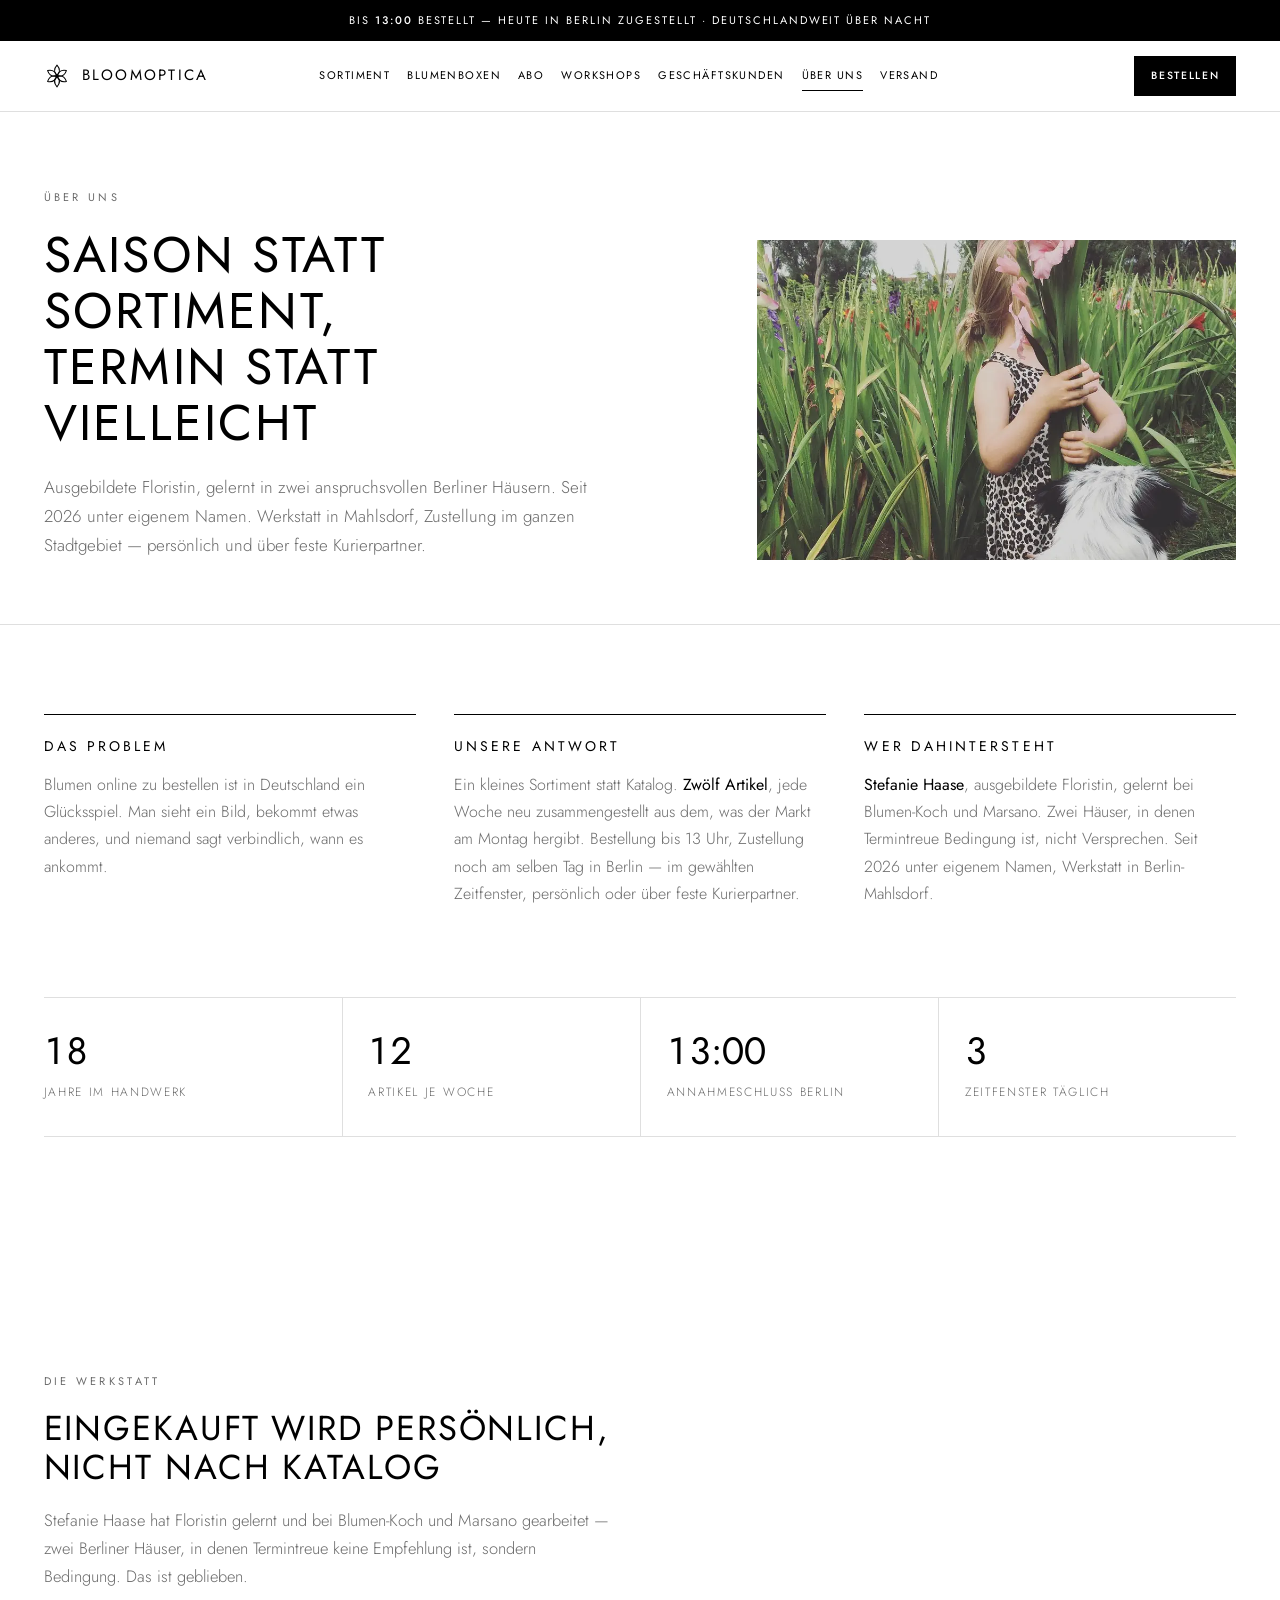
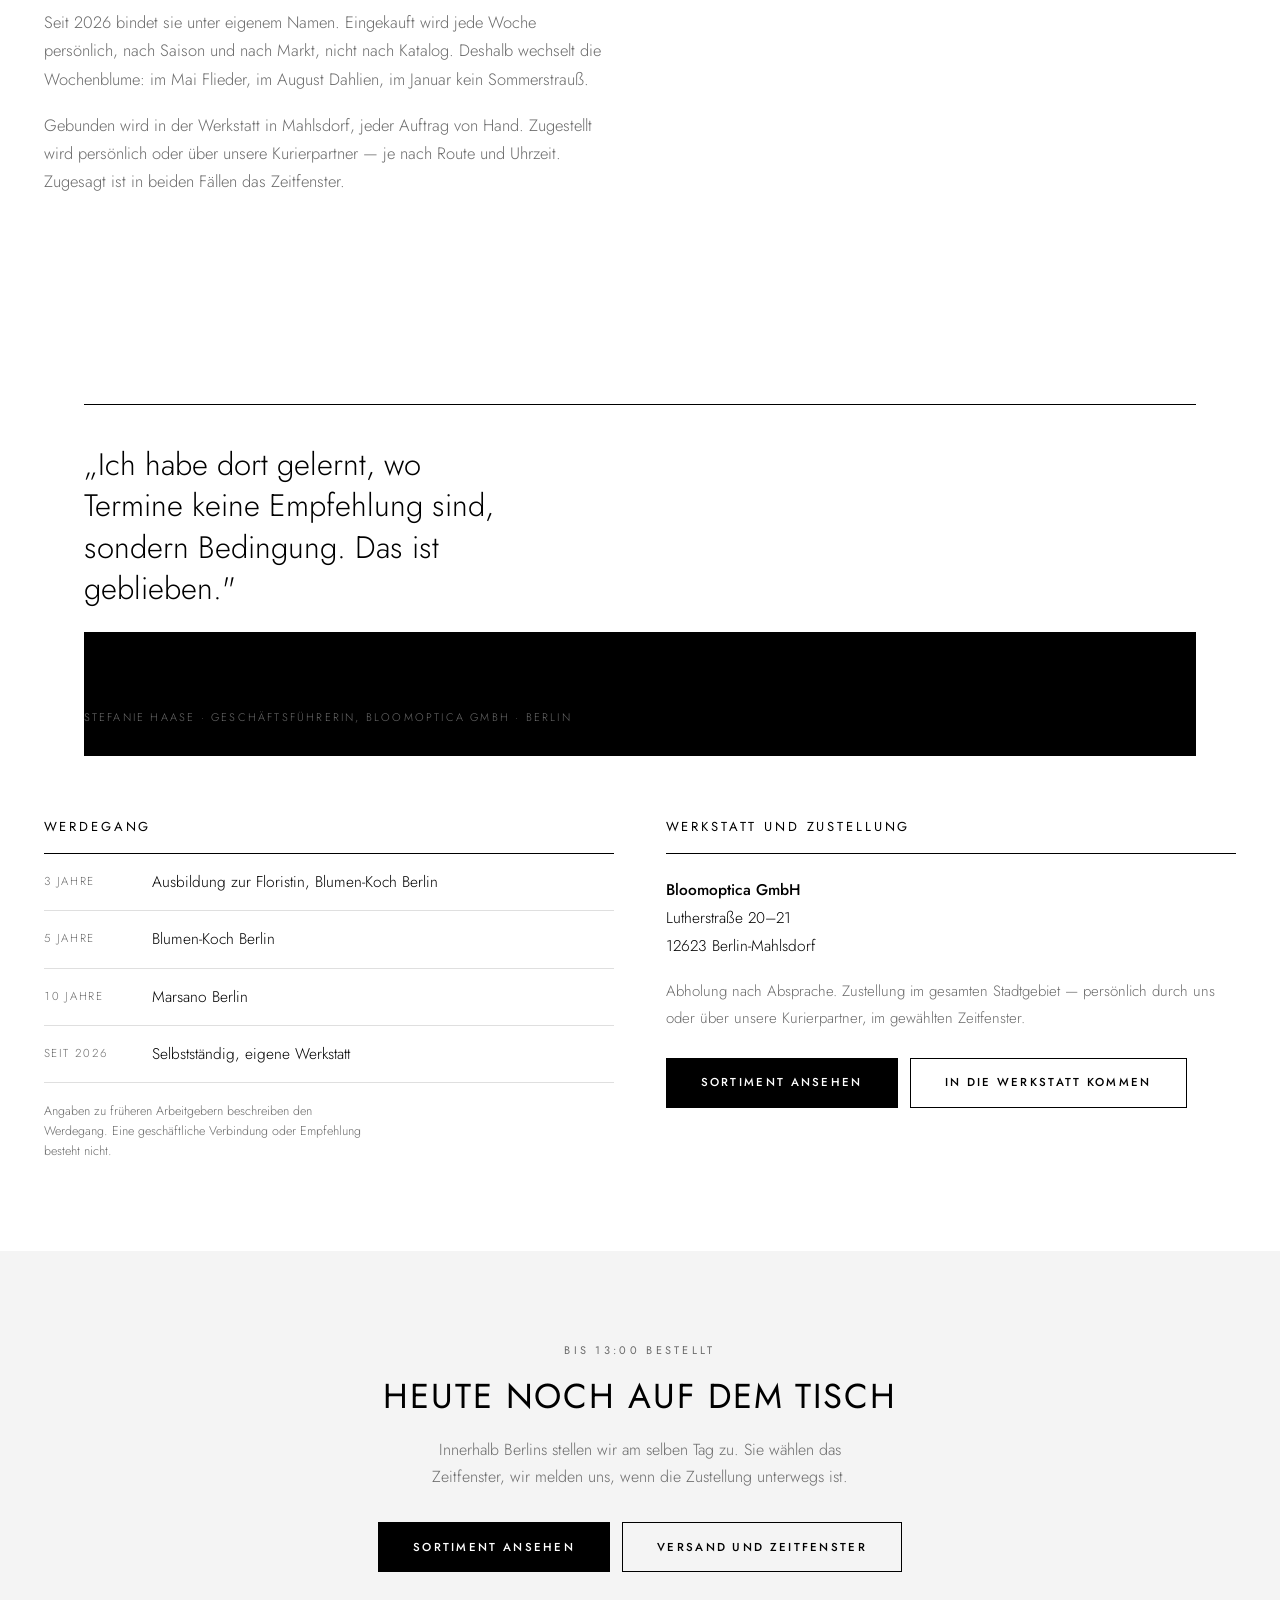
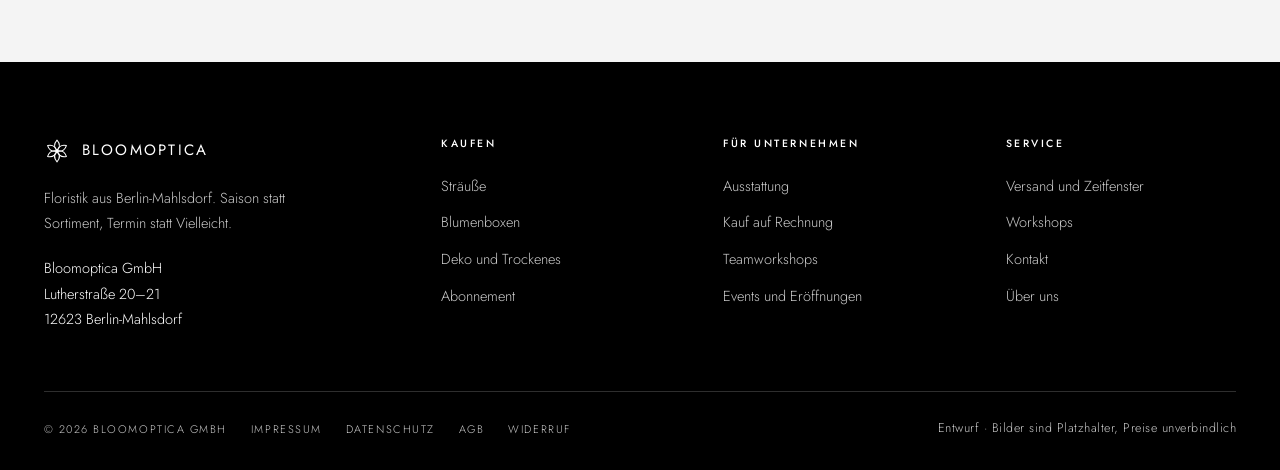
==== ueber-uns.html @ 64c5e333 "Bloomoptica — Gestaltungsentwurf der Website" ====
<!doctype html>
<html lang="de" class="no-js">
<head>
<meta charset="utf-8">
<meta name="viewport" content="width=device-width, initial-scale=1">
<title>Über uns — BLOOMOPTICA, Floristik aus Berlin-Mahlsdorf</title>
<meta name="description" content="Stefanie Haase, ausgebildete Floristin, gelernt bei Blumen-Koch und Marsano. Seit 2026 unter eigenem Namen. Werkstatt in Berlin-Mahlsdorf, Zustellung im gesamten Stadtgebiet.">
<meta name="theme-color" content="#000000">

<!-- Schrift selbst gehostet, kein Google-CDN (DSGVO). -->
<link rel="preload" as="font" type="font/woff2" href="fonts/jost-latin.woff2" crossorigin>
<link rel="stylesheet" href="fonts/fonts.css">
<link rel="preload" as="image" href="bilder/ueber-uns.webp">

<link rel="stylesheet" href="stil.css">
</head>
<body>
<script>document.documentElement.className="js"</script>

<a class="skip" href="#main">Zum Inhalt springen</a>

<!-- Logo: Rosette aus sechs Blaettern — Bluete und Objektivblende zugleich.
     Mit dem Namen Bloomoptica traegt die Doppeldeutung wieder: bloom + optica. -->
<svg width="0" height="0" style="position:absolute" aria-hidden="true" focusable="false">
  <symbol id="mark" viewBox="0 0 48 48">
    <g fill="none" stroke="currentColor" stroke-width="1.9" stroke-linejoin="round">
      <path d="M24 24C18.4 17.6 18.4 10.2 24 4c5.6 6.2 5.6 13.6 0 20Z"/>
      <path d="M24 24C18.4 17.6 18.4 10.2 24 4c5.6 6.2 5.6 13.6 0 20Z" transform="rotate(60 24 24)"/>
      <path d="M24 24C18.4 17.6 18.4 10.2 24 4c5.6 6.2 5.6 13.6 0 20Z" transform="rotate(120 24 24)"/>
      <path d="M24 24C18.4 17.6 18.4 10.2 24 4c5.6 6.2 5.6 13.6 0 20Z" transform="rotate(180 24 24)"/>
      <path d="M24 24C18.4 17.6 18.4 10.2 24 4c5.6 6.2 5.6 13.6 0 20Z" transform="rotate(240 24 24)"/>
      <path d="M24 24C18.4 17.6 18.4 10.2 24 4c5.6 6.2 5.6 13.6 0 20Z" transform="rotate(300 24 24)"/>
    </g>
    <circle cx="24" cy="24" r="3.2" fill="currentColor"/>
  </symbol>
  <symbol id="arr" viewBox="0 0 16 16"><path d="M2 8h11M9 4l4 4-4 4" fill="none" stroke="currentColor" stroke-width="1.4" stroke-linecap="round" stroke-linejoin="round"/></symbol>
  <symbol id="chk" viewBox="0 0 16 16"><path d="M3 8.5 6.4 12 13 4.5" fill="none" stroke="currentColor" stroke-width="1.5" stroke-linecap="round" stroke-linejoin="round"/></symbol>
  <symbol id="ig" viewBox="0 0 24 24"><rect x="3" y="3" width="18" height="18" rx="5" fill="none" stroke="currentColor" stroke-width="1.6"/><circle cx="12" cy="12" r="4.1" fill="none" stroke="currentColor" stroke-width="1.6"/><circle cx="17.4" cy="6.6" r="1.1" fill="currentColor"/></symbol>
</svg>

<!-- ========================= Kopfzeile ========================= -->
<div class="promo">Bis <b>13:00</b> bestellt — heute in Berlin zugestellt · Deutschlandweit über Nacht</div>

<header class="nav">
  <div class="nav-inner">
    <a class="logo" href="index.html" aria-label="Bloomoptica, zur Startseite">
      <svg aria-hidden="true"><use href="#mark"></use></svg>
      <span class="word">Bloomoptica</span>
    </a>
    <nav class="nav-links" aria-label="Hauptnavigation">
      <a href="index.html#sortiment">Sortiment</a>
      <a href="index.html#boxen">Blumenboxen</a>
      <a href="index.html#abo">Abo</a>
      <a href="index.html#workshops">Workshops</a>
      <a href="index.html#geschaeft">Geschäftskunden</a>
      <a href="ueber-uns.html" aria-current="page">Über uns</a>
      <a href="index.html#versand">Versand</a>
    </nav>
    <div class="nav-right">
      <a class="btn" href="index.html#sortiment">Bestellen</a>
    </div>
    <button class="burger" id="burger" aria-label="Menü öffnen" aria-expanded="false" aria-controls="sheet">
      <span></span>
    </button>
  </div>

  <div class="sheet" id="sheet" data-open="false">
    <a href="index.html#sortiment">Sortiment</a>
    <a href="index.html#boxen">Blumenboxen</a>
    <a href="index.html#abo">Abo</a>
    <a href="index.html#workshops">Workshops</a>
    <a href="index.html#geschaeft">Geschäftskunden</a>
    <a href="ueber-uns.html" aria-current="page">Über uns</a>
    <a href="index.html#versand">Versand</a>
    <a class="btn" href="index.html#sortiment">Bestellen</a>
  </div>
</header>

<main id="main">

  <!-- ========================= Kopfbereich ========================= -->
  <div class="pagehead">
    <div class="in">
      <div>
        <span class="eyebrow" data-seq style="--d:0ms">Über uns</span>
        <h1 data-seq style="--d:60ms">Saison statt Sortiment, Termin statt Vielleicht</h1>
        <p class="lede" data-seq style="--d:120ms">
          Ausgebildete Floristin, gelernt in zwei anspruchsvollen Berliner Häusern.
          Seit 2026 unter eigenem Namen. Werkstatt in Mahlsdorf, Zustellung im ganzen
          Stadtgebiet — persönlich und über feste Kurierpartner.
        </p>
      </div>
      <div data-seq style="--d:100ms">
        <span class="shot">
          <img src="bilder/ueber-uns.webp" width="900" height="1125" fetchpriority="high" decoding="async"
               alt="Kind steht mit frisch geschnittenen Gladiolen zwischen den Reihen eines Blumenfelds">
        </span>
      </div>
    </div>
  </div>

  <!-- ========================= Dreiklang ========================= -->
  <section class="sec">
    <div class="wrap">
      <div class="triad">
        <div data-reveal>
          <h2>Das Problem</h2>
          <p>Blumen online zu bestellen ist in Deutschland ein Glücksspiel. Man sieht ein Bild,
            bekommt etwas anderes, und niemand sagt verbindlich, wann es ankommt.</p>
        </div>
        <div data-reveal>
          <h2>Unsere Antwort</h2>
          <p>Ein kleines Sortiment statt Katalog. <strong>Zwölf Artikel</strong>, jede Woche neu
            zusammengestellt aus dem, was der Markt am Montag hergibt. Bestellung bis 13 Uhr,
            Zustellung noch am selben Tag in Berlin — im gewählten Zeitfenster, persönlich oder
            über feste Kurierpartner.</p>
        </div>
        <div data-reveal>
          <h2>Wer dahintersteht</h2>
          <p><strong>Stefanie Haase</strong>, ausgebildete Floristin, gelernt bei Blumen-Koch und
            Marsano. Zwei Häuser, in denen Termintreue Bedingung ist, nicht Versprechen. Seit 2026
            unter eigenem Namen, Werkstatt in Berlin-Mahlsdorf.</p>
        </div>
      </div>
    </div>
  </section>

  <!-- ========================= Zahlen ========================= -->
  <div class="wrap">
    <div class="zahlen" data-reveal>
      <div><b>18</b><span>Jahre im Handwerk</span></div>
      <div><b>12</b><span>Artikel je Woche</span></div>
      <div><b>13:00</b><span>Annahmeschluss Berlin</span></div>
      <div><b>3</b><span>Zeitfenster täglich</span></div>
    </div>
  </div>

  <!-- ========================= Werkstatt ========================= -->
  <section class="sec">
    <div class="wrap">
      <div class="split flip">
        <div class="split-media" data-reveal>
          <span class="shot">
            <img src="bilder/werkstatt.webp" width="1400" height="933" loading="lazy" decoding="async"
                 alt="Wicken, Anthurien und Gerbera stehen zum Beladen bereit, dahinter der Lieferwagen">
          </span>
        </div>
        <div data-reveal>
          <span class="eyebrow">Die Werkstatt</span>
          <h2>Eingekauft wird persönlich, nicht nach Katalog</h2>
          <p class="body">
            Stefanie Haase hat Floristin gelernt und bei Blumen-Koch und Marsano gearbeitet —
            zwei Berliner Häuser, in denen Termintreue keine Empfehlung ist, sondern Bedingung.
            Das ist geblieben.
          </p>
          <p class="body">
            Seit 2026 bindet sie unter eigenem Namen. Eingekauft wird jede Woche persönlich,
            nach Saison und nach Markt, nicht nach Katalog. Deshalb wechselt die Wochenblume:
            im Mai Flieder, im August Dahlien, im Januar kein Sommerstrauß.
          </p>
          <p class="body">
            Gebunden wird in der Werkstatt in Mahlsdorf, jeder Auftrag von Hand. Zugestellt wird
            persönlich oder über unsere Kurierpartner — je nach Route und Uhrzeit. Zugesagt ist
            in beiden Fällen das Zeitfenster.
          </p>
        </div>
      </div>

      <blockquote class="quote" data-reveal>
        <p>„Ich habe dort gelernt, wo Termine keine Empfehlung sind, sondern Bedingung.
          Das ist geblieben."</p>
        <footer>Stefanie Haase · Geschäftsführerin, Bloomoptica GmbH · Berlin</footer>
      </blockquote>

      <div class="duo">
        <div data-reveal>
          <h3>Werdegang</h3>
          <!-- OFFEN: Die Zahlen stehen vorerst als Dauer in Jahren, so wie durchgegeben.
               Spaeter auf Kalenderjahre umstellen — Ausbildungsbeginn vermutlich 2004,
               ist noch zu bestaetigen. Dann auch die "18 Jahre im Handwerk" im
               Zahlenband oben nachrechnen. -->
          <ul class="cv">
            <li><span class="y">3 Jahre</span><span class="w">Ausbildung zur Floristin, Blumen-Koch Berlin</span></li>
            <li><span class="y">5 Jahre</span><span class="w">Blumen-Koch Berlin</span></li>
            <li><span class="y">10 Jahre</span><span class="w">Marsano Berlin</span></li>
            <li><span class="y">seit 2026</span><span class="w">Selbstständig, eigene Werkstatt</span></li>
          </ul>
          <p class="fine">Angaben zu früheren Arbeitgebern beschreiben den Werdegang.
            Eine geschäftliche Verbindung oder Empfehlung besteht nicht.</p>
        </div>

        <div data-reveal>
          <h3>Werkstatt und Zustellung</h3>
          <address class="ort">
            <b>Bloomoptica GmbH</b><br>
            Lutherstraße 20–21<br>
            12623 Berlin-Mahlsdorf
            <p>Abholung nach Absprache. Zustellung im gesamten Stadtgebiet — persönlich
              durch uns oder über unsere Kurierpartner, im gewählten Zeitfenster.</p>
          </address>
          <div class="cta" style="display:flex; flex-wrap:wrap; gap:12px; margin-top:26px">
            <a class="btn" href="index.html#sortiment">Sortiment ansehen</a>
            <a class="btn btn-line" href="index.html#workshops">In die Werkstatt kommen</a>
          </div>
        </div>
      </div>
    </div>
  </section>

  <!-- ========================= Abschluss ========================= -->
  <div class="band" data-reveal>
    <span class="eyebrow">Bis 13:00 bestellt</span>
    <h2 style="margin-top:18px">Heute noch auf dem Tisch</h2>
    <p>Innerhalb Berlins stellen wir am selben Tag zu. Sie wählen das Zeitfenster,
      wir melden uns, wenn die Zustellung unterwegs ist.</p>
    <div class="cta">
      <a class="btn" href="index.html#sortiment">Sortiment ansehen</a>
      <a class="btn btn-line" href="index.html#versand">Versand und Zeitfenster</a>
    </div>
  </div>
</main>

<!-- ========================= Fusszeile ========================= -->
<footer id="kontakt">
  <div class="wrap">
    <div class="f-top">
      <div>
        <a class="logo" href="index.html" aria-label="Bloomoptica, zur Startseite">
          <svg aria-hidden="true"><use href="#mark"></use></svg>
          <span class="word">Bloomoptica</span>
        </a>
        <p>Floristik aus Berlin-Mahlsdorf. Saison statt Sortiment, Termin statt Vielleicht.</p>
        <address>
          Bloomoptica GmbH<br>
          Lutherstraße 20–21<br>
          12623 Berlin-Mahlsdorf
        </address>
      </div>

      <div class="f-col">
        <h4>Kaufen</h4>
        <a href="index.html#sortiment">Sträuße</a>
        <a href="index.html#boxen">Blumenboxen</a>
        <a href="index.html#sortiment">Deko und Trockenes</a>
        <a href="index.html#abo">Abonnement</a>
      </div>

      <div class="f-col">
        <h4>Für Unternehmen</h4>
        <a href="index.html#geschaeft">Ausstattung</a>
        <a href="index.html#geschaeft">Kauf auf Rechnung</a>
        <a href="index.html#workshops">Teamworkshops</a>
        <a href="index.html#geschaeft">Events und Eröffnungen</a>
      </div>

      <div class="f-col">
        <h4>Service</h4>
        <a href="index.html#versand">Versand und Zeitfenster</a>
        <a href="index.html#workshops">Workshops</a>
        <a href="#kontakt">Kontakt</a>
        <a href="ueber-uns.html">Über uns</a>
      </div>
    </div>

    <div class="f-bot">
      <span>© 2026 Bloomoptica GmbH</span>
      <a href="#">Impressum</a>
      <a href="#">Datenschutz</a>
      <a href="#">AGB</a>
      <a href="#">Widerruf</a>
      <span class="sp">Entwurf · Bilder sind Platzhalter, Preise unverbindlich</span>
    </div>
  </div>
</footer>

<script src="seite.js"></script>
</body>
</html>
---- fonts/fonts.css ----
/* Selbst gehostete Schrift - kein Google-CDN (DSGVO).
   Jost steht stellvertretend fuer 'Brown' (Lineto), die Hausschrift von FLOWERBX;
   Brown ist lizenzpflichtig und muesste bei Lineto erworben werden. */
@font-face{
  font-family:'Jost'; font-style:normal; font-weight:300 600; font-display:swap;
  src:url('jost-latin-ext.woff2') format('woff2');
  unicode-range:U+0100-02BA, U+02BD-02C5, U+02C7-02CC, U+02CE-02D7, U+02DD-02FF, U+0304, U+0308, U+0329, U+1D00-1DBF, U+1E00-1E9F, U+1EF2-1EFF, U+2020, U+20A0-20AB, U+20AD-20C0, U+2113, U+2C60-2C7F, U+A720-A7FF;
}
@font-face{
  font-family:'Jost'; font-style:normal; font-weight:300 600; font-display:swap;
  src:url('jost-latin.woff2') format('woff2');
  unicode-range:U+0000-00FF, U+0131, U+0152-0153, U+02BB-02BC, U+02C6, U+02DA, U+02DC, U+0304, U+0308, U+0329, U+2000-206F, U+20AC, U+2122, U+2191, U+2193, U+2212, U+2215, U+FEFF, U+FFFD;
}
---- stil.css ----
/* ============================================================
   Tokens — Formensprache nach FLOWERBX, Grundton auf Schwarz
   gesetzt (FLOWERBX selbst nutzt #211000, ein warmes Braunschwarz).
   ============================================================ */
:root{
  --ink:#000000;        /* Grundton: Schwarz, 21:1 auf Weiss */
  --ink-soft:#6B6B6B;   /* Nebentext, 5,3:1 auf Weiss (AA) */
  --line:#DFDFDF;
  --surface:#F4F4F4;
  --paper:#FFFFFF;
  --onDark:#C9C9C9;

  --sans:'Jost', -apple-system, 'Segoe UI', system-ui, sans-serif;
  --pad:clamp(16px, 3.4vw, 44px);
  --max:1460px;

  --ease:cubic-bezier(0.21, 0.61, 0.35, 1);
  --t-fast:150ms; --t-mid:220ms; --t-slow:300ms;
}

*,*::before,*::after{box-sizing:border-box}
html{-webkit-text-size-adjust:100%; scroll-behavior:smooth}
body{
  margin:0; background:var(--paper); color:var(--ink);
  font-family:var(--sans); font-weight:300; font-size:16px; line-height:1.7;
  -webkit-font-smoothing:antialiased;
}
img{display:block; max-width:100%}
svg{display:block}
a{color:inherit; text-decoration:none}
button{font:inherit; color:inherit; border:0; background:none; cursor:pointer}
p{margin:0}
ul{margin:0; padding:0; list-style:none}

h1,h2,h3,h4{
  margin:0; font-weight:400; line-height:1.12;
  text-transform:uppercase; letter-spacing:.055em; text-wrap:balance;
}
h1{font-size:clamp(29px,4.2vw,50px); letter-spacing:.045em}
h2{font-size:clamp(23px,2.7vw,35px)}

:focus-visible{outline:1.5px solid var(--ink); outline-offset:3px}

.wrap{max-width:var(--max); margin:0 auto; padding-inline:var(--pad)}
.skip{position:absolute; left:-9999px}
.skip:focus{left:12px; top:12px; z-index:200; background:var(--ink); color:#fff; padding:12px 18px}

/* ============================================================
   Bausteine
   ============================================================ */
.eyebrow{
  display:block; font-size:11px; font-weight:400; letter-spacing:.3em;
  text-transform:uppercase; color:var(--ink-soft);
}
.lede{color:var(--ink-soft); font-weight:300; font-size:16.5px; max-width:58ch}

.btn{
  display:inline-flex; align-items:center; justify-content:center;
  min-height:50px; padding:0 34px;
  font-size:11.5px; font-weight:500; letter-spacing:.2em; text-transform:uppercase;
  border:1px solid var(--ink); background:var(--ink); color:#fff;
  transition:background-color var(--t-fast) var(--ease), color var(--t-fast) var(--ease), transform var(--t-fast) var(--ease);
}
.btn-line{background:transparent; color:var(--ink)}
.btn-onImage{border-color:#fff; background:#fff; color:var(--ink)}
.btn-onDark{border-color:var(--onDark); background:transparent; color:#fff}
.btn:active{transform:scale(.985)}

.link-u{
  display:inline-flex; align-items:center; gap:9px; padding-bottom:3px;
  font-size:11.5px; font-weight:500; letter-spacing:.2em; text-transform:uppercase;
  border-bottom:1px solid var(--ink);
}
.link-u svg{width:13px; height:13px; transition:transform var(--t-mid) var(--ease)}

/* Bildflaechen: festes Verhaeltnis -> kein CLS */
.shot{display:block; position:relative; aspect-ratio:4/5; overflow:hidden; background:var(--surface)}
.shot.sq{aspect-ratio:1/1}
.shot.wide{aspect-ratio:3/2}
.shot img{width:100%; height:100%; object-fit:cover; transition:transform 400ms var(--ease)}
.shot .veil{position:absolute; inset:0; background:rgba(0,0,0,.10); opacity:0;
  transition:opacity var(--t-mid) var(--ease)}
.shot .flag{
  position:absolute; left:0; top:0; z-index:2; padding:7px 13px;
  background:var(--paper); color:var(--ink);
  font-size:10px; font-weight:500; letter-spacing:.18em; text-transform:uppercase;
}

/* ============================================================
   Kopfzeile
   ============================================================ */
.promo{
  background:var(--ink); color:#fff; text-align:center; padding:11px 16px;
  font-size:11px; letter-spacing:.18em; text-transform:uppercase; font-weight:400;
}
.promo b{font-weight:500}

.nav{position:sticky; top:0; z-index:100; background:var(--paper); border-bottom:1px solid var(--line)}
.nav-inner{
  max-width:var(--max); margin:0 auto; padding-inline:var(--pad);
  height:70px; display:flex; align-items:center; gap:26px;
}
.nav-links{display:flex; gap:26px; margin-inline:auto}
.nav-links a{
  position:relative; font-size:11.5px; font-weight:400; letter-spacing:.18em;
  text-transform:uppercase; padding-block:6px;
}
.nav-links a::after{
  content:""; position:absolute; left:0; right:0; bottom:0; height:1px; background:var(--ink);
  transform:scaleX(0); transform-origin:left; transition:transform var(--t-mid) var(--ease);
}
.nav-right{display:flex; align-items:center; gap:22px; margin-left:auto}
.nav-right .btn{min-height:40px; padding:0 22px}
.burger{display:none; width:42px; height:42px; align-items:center; justify-content:center; margin-left:auto}
.burger span{display:block; width:19px; height:1px; background:var(--ink); position:relative}
.burger span::before,.burger span::after{content:""; position:absolute; left:0; width:19px; height:1px; background:var(--ink)}
.burger span::before{top:-6px} .burger span::after{top:6px}

/* Wortmarke */
.logo{display:flex; align-items:center; gap:10px; flex:none}
.logo svg{width:26px; height:26px; color:var(--ink)}
.logo .word{
  font-size:17px; font-weight:400; letter-spacing:.2em; text-transform:uppercase;
  color:var(--ink); line-height:1; padding-left:2px; white-space:nowrap;
}

.sheet{
  position:absolute; top:100%; left:0; right:0; z-index:99;
  background:var(--paper); border-bottom:1px solid var(--line);
  padding:8px var(--pad) 22px; display:none; transform-origin:top;
}
.sheet a{display:block; padding:14px 0; border-bottom:1px solid var(--line);
  font-size:12.5px; letter-spacing:.18em; text-transform:uppercase}
.sheet .btn{width:100%; margin-top:18px}
.sheet[data-open="true"]{display:block; animation:sheetIn var(--t-mid) var(--ease) both}
@keyframes sheetIn{from{opacity:0; transform:translateY(-8px)} to{opacity:1; transform:none}}

/* ============================================================
   Hero — vollflaechig, Text im Bild
   ============================================================ */
.hero{position:relative; width:100%}
.hero .frame{position:relative; height:clamp(500px, 76vh, 780px); overflow:hidden; background:var(--surface)}
.hero img{width:100%; height:100%; object-fit:cover; object-position:50% 50%}
/* Zwei Verlaeufe: unten fuer die Textzone, links fuer die Zeilenanfaenge.
   Das Motiv ist sehr hell — ohne das traegt weisse Schrift nicht. */
.hero .scrim{
  position:absolute; inset:0;
  background:
    linear-gradient(to top,   rgba(0,0,0,.80) 0%, rgba(0,0,0,.34) 42%, rgba(0,0,0,0) 76%),
    linear-gradient(to right, rgba(0,0,0,.42) 0%, rgba(0,0,0,0) 52%);
}
.hero .inner{
  position:absolute; inset:auto 0 0; padding:0 var(--pad) clamp(38px,5vw,70px);
  max-width:var(--max); margin-inline:auto; color:#fff;
}
.hero h1{color:#fff; max-width:15ch}
.hero .eyebrow{color:rgba(255,255,255,.82); margin-bottom:20px}
.hero p{margin-top:20px; max-width:46ch; color:rgba(255,255,255,.88); font-size:16.5px}
.hero .cta{display:flex; flex-wrap:wrap; gap:12px; margin-top:30px}
.hero-facts{
  display:grid; grid-template-columns:repeat(3,1fr);
  border-bottom:1px solid var(--line);
}
.hero-facts div{padding:26px var(--pad); border-left:1px solid var(--line)}
.hero-facts div:first-child{border-left:0}
.hero-facts b{display:block; font-size:11px; font-weight:500; letter-spacing:.22em; text-transform:uppercase}
.hero-facts span{display:block; margin-top:7px; font-size:14.5px; color:var(--ink-soft)}

/* ============================================================
   Laufband
   ============================================================ */
.ticker{background:var(--surface); overflow:hidden; padding:13px 0; border-bottom:1px solid var(--line)}
.ticker-track{display:flex; width:max-content; animation:slide 44s linear infinite}
.ticker-track > div{display:flex}
.ticker span{
  padding:0 26px; font-size:10.5px; font-weight:400; letter-spacing:.28em;
  text-transform:uppercase; color:var(--ink-soft); white-space:nowrap;
  display:flex; align-items:center; gap:26px;
}
.ticker span::after{content:""; width:3px; height:3px; background:var(--ink-soft)}
@keyframes slide{from{transform:translateX(0)} to{transform:translateX(-50%)}}

/* ============================================================
   Abschnitte
   ============================================================ */
section{scroll-margin-top:70px}
.sec{padding-block:clamp(56px,7vw,104px)}
.sec-head{max-width:60ch}
.sec-head h2{margin-top:18px}
.sec-head p{margin-top:18px}
.sec-head.center{margin-inline:auto; text-align:center}
.head-row{display:flex; align-items:flex-end; justify-content:space-between; gap:26px;
  flex-wrap:wrap; margin-bottom:clamp(28px,3.6vw,46px)}

/* Kategorien */
.kats{display:grid; grid-template-columns:repeat(4,1fr); gap:clamp(8px,1vw,14px)}
.kat .shot{margin-bottom:16px}
.kat h3{font-size:14px; letter-spacing:.16em}
.kat p{margin-top:7px; font-size:13.5px; color:var(--ink-soft)}

/* Anlaesse */
.anlass{display:flex; flex-wrap:wrap; gap:8px; margin-top:clamp(26px,3vw,40px)}
.anlass a{
  padding:12px 20px; border:1px solid var(--line); font-size:11px;
  letter-spacing:.18em; text-transform:uppercase;
  transition:border-color var(--t-fast) var(--ease), background-color var(--t-fast) var(--ease);
}

/* Split */
.split{display:grid; grid-template-columns:1fr 1fr; gap:clamp(24px,4vw,60px); align-items:center}
.split.flip .split-media{order:2}
.split h2{margin-top:18px}
.split .body{margin-top:20px; color:var(--ink-soft); font-size:16.5px}
.ticks{margin-top:26px; display:grid; gap:0}
.ticks li{display:flex; gap:14px; font-size:15px; padding:13px 0; border-top:1px solid var(--line)}
.ticks li:last-child{border-bottom:1px solid var(--line)}
.ticks svg{width:14px; height:14px; color:var(--ink); flex:none; margin-top:6px}
.split .cta{display:flex; flex-wrap:wrap; gap:12px; margin-top:30px}
.split .body + .body{margin-top:18px}

/* Über uns: Zitat, Werdegang, Standort */
.quote{margin-top:clamp(44px,5vw,76px); border-top:1px solid var(--ink); padding-top:clamp(28px,3vw,42px)}
.quote p{font-size:clamp(20px,2.6vw,31px); line-height:1.34; font-weight:300; max-width:24ch}
.quote footer{margin-top:22px; font-size:11px; letter-spacing:.2em; text-transform:uppercase; color:var(--ink-soft)}
.duo{display:grid; grid-template-columns:1fr 1fr; gap:clamp(28px,4vw,64px); margin-top:clamp(40px,5vw,72px)}
.duo h3{font-size:13px; letter-spacing:.22em; padding-bottom:18px; border-bottom:1px solid var(--ink)}
.cv li{display:flex; gap:20px; padding:15px 0; border-bottom:1px solid var(--line)}
.cv .y{flex:none; width:88px; font-size:11.5px; letter-spacing:.14em; text-transform:uppercase;
  color:var(--ink-soft); font-variant-numeric:tabular-nums; padding-top:3px}
.cv .w{font-size:15.5px}
.fine{margin-top:18px; font-size:12.5px; line-height:1.6; color:var(--ink-soft); max-width:46ch}
.ort{margin-top:22px; font-style:normal; font-size:15.5px; line-height:1.8}
.ort b{font-weight:500}
.ort p{margin-top:18px; font-size:15px; color:var(--ink-soft)}

/* Produkte */
.grid4{display:grid; grid-template-columns:repeat(4,1fr); gap:clamp(8px,1vw,14px)}
.prod .shot{margin-bottom:16px}
.prod h3{font-size:14px; letter-spacing:.16em}
.prod .row{display:flex; align-items:baseline; justify-content:space-between; gap:14px; margin-top:8px}
.prod .price{font-size:14px; font-weight:400; font-variant-numeric:tabular-nums}
.prod .note{font-size:12px; letter-spacing:.12em; text-transform:uppercase; color:var(--ink-soft)}

/* Kurse */
.kurse{display:grid; grid-template-columns:repeat(3,1fr); gap:clamp(8px,1vw,14px)}
.kurs{display:flex; flex-direction:column; border:1px solid var(--line)}
.kurs .in{padding:clamp(20px,2.2vw,28px); display:flex; flex-direction:column; flex:1}
.kurs h3{font-size:15px; letter-spacing:.14em}
.kurs .meta{display:flex; flex-wrap:wrap; gap:16px; margin-top:14px;
  font-size:11px; letter-spacing:.16em; text-transform:uppercase; color:var(--ink-soft)}
.kurs p{margin-top:16px; font-size:15px; color:var(--ink-soft)}
.kurs .foot{margin-top:auto; padding-top:22px; display:flex; align-items:baseline;
  justify-content:space-between; gap:14px; border-top:1px solid var(--line)}
.kurs .price{font-size:19px; font-variant-numeric:tabular-nums}
.kurs .price small{font-size:12px; color:var(--ink-soft); letter-spacing:.1em; text-transform:uppercase}
.kurs .seats{font-size:11px; letter-spacing:.14em; text-transform:uppercase; color:var(--ink-soft)}
.kurs .btn{margin-top:20px; width:100%}
.hinweis{margin-top:clamp(8px,1vw,14px); padding:clamp(24px,3vw,38px); background:var(--surface);
  display:flex; align-items:center; justify-content:space-between; gap:26px; flex-wrap:wrap}
.hinweis p{font-size:15.5px; max-width:64ch; color:var(--ink-soft)}
.hinweis b{color:var(--ink); font-weight:500}

/* Dunkler Block */
.dark{background:var(--ink); color:#fff; padding:clamp(34px,5vw,76px)}
.dark .eyebrow{color:var(--onDark)}
.dark .sec-head p{color:var(--onDark)}
.tiers{display:grid; grid-template-columns:repeat(3,1fr); gap:1px; background:rgba(255,255,255,.18);
  border:1px solid rgba(255,255,255,.18); margin-top:clamp(28px,3.4vw,46px)}
.tier{background:var(--ink); padding:clamp(24px,2.8vw,34px); display:flex; flex-direction:column; position:relative}
.tier .badge{font-size:10px; letter-spacing:.22em; text-transform:uppercase; color:var(--ink);
  background:#fff; padding:5px 11px; align-self:flex-start; margin-bottom:16px}
.tier h3{font-size:15px; letter-spacing:.16em}
.tier .amt{font-size:34px; margin-top:16px; line-height:1; font-variant-numeric:tabular-nums}
.tier .amt small{font-size:12px; color:var(--onDark); letter-spacing:.14em; text-transform:uppercase}
.tier ul{margin:24px 0 28px; display:grid; gap:0}
.tier li{font-size:14.5px; color:var(--onDark); display:flex; gap:12px; padding:11px 0;
  border-top:1px solid rgba(255,255,255,.16)}
.tier li svg{width:13px; height:13px; color:#fff; flex:none; margin-top:6px}
.tier .btn{margin-top:auto}

/* Ablauf */
.steps{display:grid; grid-template-columns:repeat(3,1fr); gap:clamp(20px,2.6vw,40px);
  margin-top:clamp(44px,5vw,76px)}
.step{padding-top:22px; border-top:1px solid var(--ink)}
.step h3{font-size:14px; letter-spacing:.16em}
.step p{margin-top:12px; font-size:15px; color:var(--ink-soft)}

/* Social */
.social-grid{display:grid; grid-template-columns:repeat(6,1fr); gap:clamp(6px,.7vw,10px)}
.ig{display:flex; align-items:flex-end; justify-content:space-between; flex-wrap:wrap; gap:18px;
  margin-bottom:clamp(24px,3vw,38px)}
.ig .handle{display:flex; align-items:center; gap:11px; font-size:11.5px;
  letter-spacing:.2em; text-transform:uppercase}
.ig .handle svg{width:17px; height:17px}

/* Band */
.band{background:var(--surface); padding:clamp(48px,7vw,104px) var(--pad); text-align:center}
.band p{margin:20px auto 0; max-width:52ch; color:var(--ink-soft)}
.band .cta{display:flex; flex-wrap:wrap; gap:12px; margin-top:32px; justify-content:center}

/* Fusszeile */
footer{background:var(--ink); color:var(--onDark); padding-block:clamp(48px,6vw,76px) 30px}
footer .logo svg{color:#fff} footer .logo .word{color:#fff}
.f-top{display:grid; grid-template-columns:1.5fr 1fr 1fr 1fr; gap:clamp(28px,4vw,52px)}
.f-top p{margin-top:22px; font-size:14.5px; max-width:34ch}
.f-top address{margin-top:20px; font-style:normal; font-size:14.5px; line-height:1.75; color:#fff}
.f-col h4{font-size:10.5px; font-weight:500; letter-spacing:.24em; text-transform:uppercase;
  color:#fff; margin-bottom:18px}
.f-col a{display:block; padding:6px 0; font-size:14.5px;
  transition:color var(--t-fast) var(--ease)}
.f-bot{display:flex; flex-wrap:wrap; gap:12px 24px; align-items:center;
  margin-top:clamp(36px,5vw,60px); padding-top:26px; border-top:1px solid rgba(255,255,255,.18);
  font-size:11px; letter-spacing:.14em; text-transform:uppercase}
.f-bot .sp{margin-left:auto; text-transform:none; letter-spacing:.04em; font-size:12.5px}

/* ============================================================
   Bewegung — Zweck: Ladesequenz erklaert Lesereihenfolge,
   Reveals stuetzen die Abschnittshierarchie, Hover quittiert.
   ============================================================ */
@keyframes rise{from{opacity:0; transform:translateY(12px)} to{opacity:1; transform:none}}
@keyframes fade{from{opacity:0} to{opacity:1}}
.js .hero [data-seq], .js .pagehead [data-seq]{animation:rise var(--t-slow) var(--ease) both; animation-delay:var(--d,0ms)}
.js .hero h1[data-seq], .js .pagehead h1[data-seq]{animation-name:fade}

.js [data-reveal]{opacity:0; transform:translateY(10px)}
.js [data-reveal].is-in{opacity:1; transform:none;
  transition:opacity var(--t-slow) var(--ease), transform var(--t-slow) var(--ease)}

@media (hover:hover){
  .nav-links a:hover::after{transform:scaleX(1)}
  .btn:hover{background:transparent; color:var(--ink)}
  .btn-line:hover{background:var(--ink); color:#fff}
  .btn-onImage:hover{background:transparent; color:#fff}
  .btn-onDark:hover{background:#fff; color:var(--ink); border-color:#fff}
  .kat:hover .shot img, .prod:hover .shot img, .social-grid a:hover img{transform:scale(1.04)}
  .kat:hover .veil, .prod:hover .veil, .social-grid a:hover .veil{opacity:1}
  .link-u:hover svg{transform:translateX(4px)}
  .anlass a:hover{border-color:var(--ink); background:var(--surface)}
  .f-col a:hover{color:#fff}
  .sheet a:hover{color:var(--ink-soft)}
}

@media (prefers-reduced-motion:reduce){
  html{scroll-behavior:auto}
  *,*::before,*::after{
    animation-duration:.001ms !important; animation-iteration-count:1 !important;
    transition-duration:.001ms !important;
  }
  .ticker-track{animation:none; transform:none}
  .js [data-reveal]{opacity:1; transform:none}
  .js .hero [data-seq], .js .pagehead [data-seq]{animation:none; opacity:1; transform:none}
}

/* ============================================================
   Umbrueche
   ============================================================ */
/* Zweiwortmarke braucht Platz — Reiter enger stellen, bevor sie umbrechen */
@media (max-width:1280px){
  .logo .word{font-size:15px; letter-spacing:.15em}
  .nav-links{gap:17px}
  .nav-links a{font-size:11px; letter-spacing:.13em}
  .nav-right .btn{padding:0 16px; font-size:10.5px; letter-spacing:.16em}
}

@media (max-width:1080px){
  .kats{grid-template-columns:repeat(2,1fr)}
  .grid4{grid-template-columns:repeat(2,1fr)}
  .kurse{grid-template-columns:1fr}
  .tiers{grid-template-columns:1fr}
  .split{grid-template-columns:1fr; gap:30px}
  .split.flip .split-media{order:0}
  .steps{grid-template-columns:1fr}
  .social-grid{grid-template-columns:repeat(3,1fr)}
  .f-top{grid-template-columns:1fr 1fr}
}
@media (max-width:760px){
  .nav-links, .nav-right{display:none}
  .burger{display:flex}
  .hero-facts{grid-template-columns:1fr}
  .hero-facts div{border-left:0; border-top:1px solid var(--line); padding-block:20px}
  .hero-facts div:first-child{border-top:0}
  .f-top{grid-template-columns:1fr}
  .f-bot .sp{margin-left:0; width:100%}
}
@media (max-width:520px){
  .kats, .grid4{grid-template-columns:1fr}
  .social-grid{grid-template-columns:repeat(2,1fr)}
  .btn{width:100%}
}

/* ============================================================
   Unterseiten: Kopfbereich und Dreiklang
   ============================================================ */
.pagehead{border-bottom:1px solid var(--line)}
.pagehead .in{
  max-width:var(--max); margin:0 auto; padding:clamp(48px,6vw,88px) var(--pad) clamp(40px,5vw,68px);
  display:grid; grid-template-columns:1.15fr .85fr; gap:clamp(28px,5vw,64px); align-items:end;
}
.pagehead h1{margin-top:20px; max-width:16ch}
.pagehead .lede{margin-top:22px; font-size:17px}
.pagehead .shot{aspect-ratio:3/2}

.nav-links a[aria-current="page"]::after{transform:scaleX(1)}
.sheet a[aria-current="page"]{color:var(--ink-soft)}

/* Dreiklang Problem / Antwort / Wer */
.triad{display:grid; grid-template-columns:repeat(3,1fr); gap:clamp(20px,3vw,44px)}
.triad > div{padding-top:24px; border-top:1px solid var(--ink)}
.triad h2{font-size:14px; letter-spacing:.22em}
.triad p{margin-top:16px; font-size:16px; color:var(--ink-soft)}
.triad strong{color:var(--ink); font-weight:400}

/* Zahlenband */
.zahlen{display:grid; grid-template-columns:repeat(4,1fr); border-top:1px solid var(--line);
  border-bottom:1px solid var(--line)}
.zahlen div{padding:clamp(24px,3vw,34px) 0; border-left:1px solid var(--line); padding-left:clamp(16px,2vw,28px)}
.zahlen div:first-child{border-left:0; padding-left:0}
.zahlen b{display:block; font-size:clamp(26px,3vw,38px); font-weight:400; line-height:1;
  font-variant-numeric:tabular-nums}
.zahlen span{display:block; margin-top:12px; font-size:12px; letter-spacing:.14em;
  text-transform:uppercase; color:var(--ink-soft)}

@media (max-width:1080px){
  .pagehead .in{grid-template-columns:1fr; align-items:start}
  .triad{grid-template-columns:1fr}
  .zahlen{grid-template-columns:1fr 1fr}
  .zahlen div:nth-child(3){border-left:0; padding-left:0}
  .duo{grid-template-columns:1fr}
}
@media (max-width:520px){
  .zahlen{grid-template-columns:1fr}
  .zahlen div{border-left:0; padding-left:0; border-top:1px solid var(--line)}
  .zahlen div:first-child{border-top:0}
}
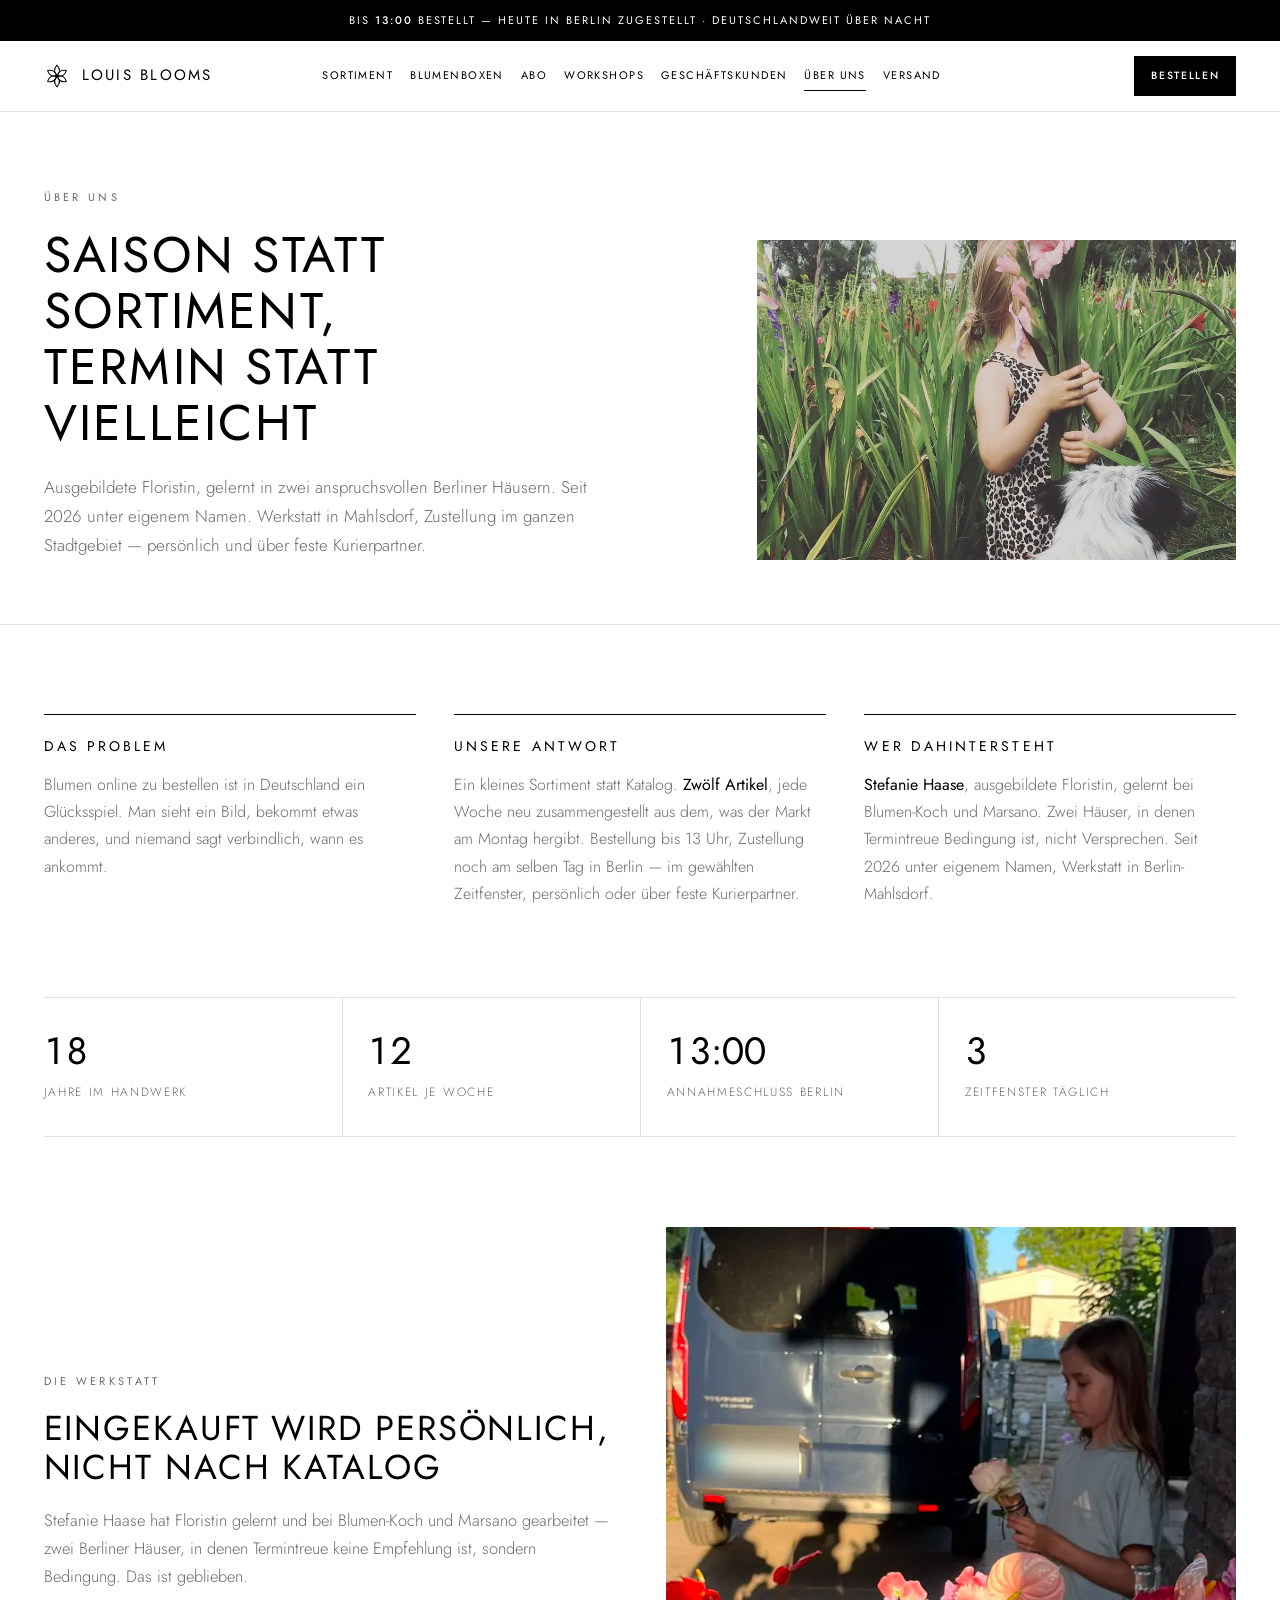
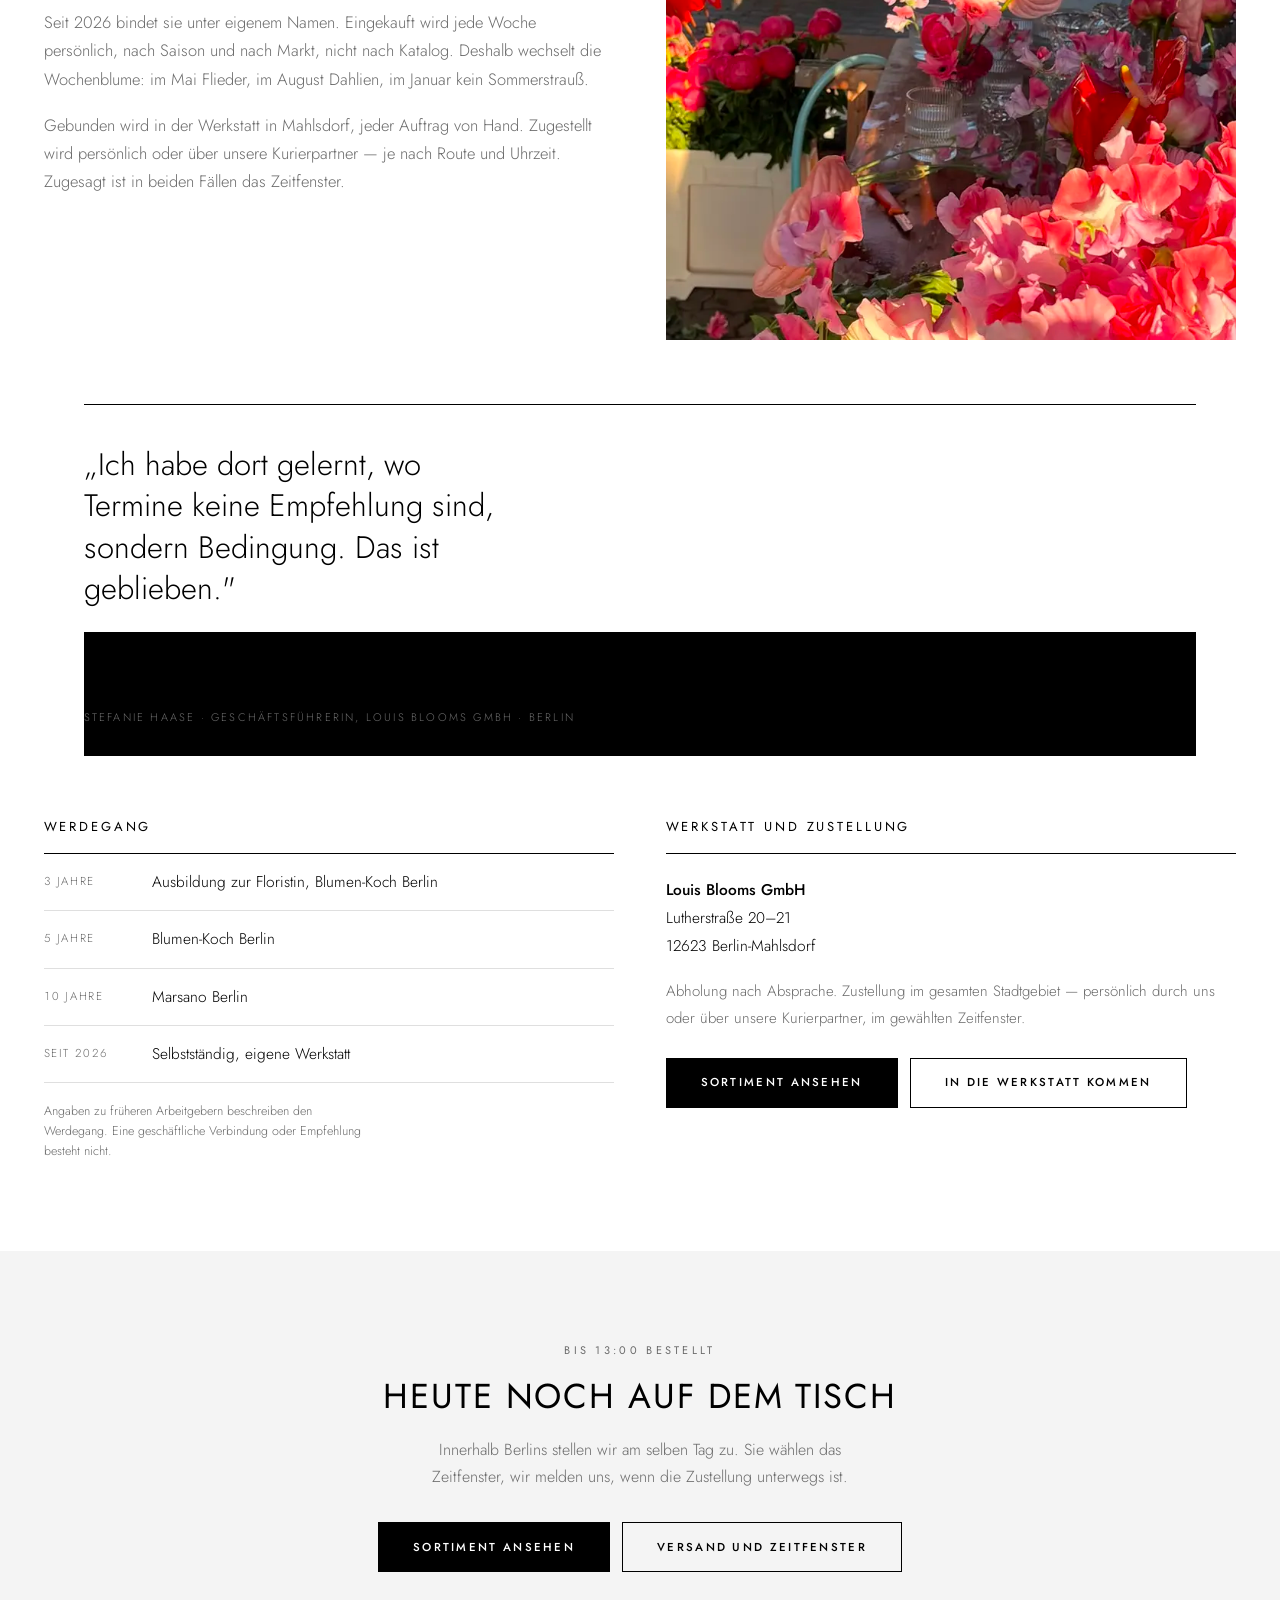
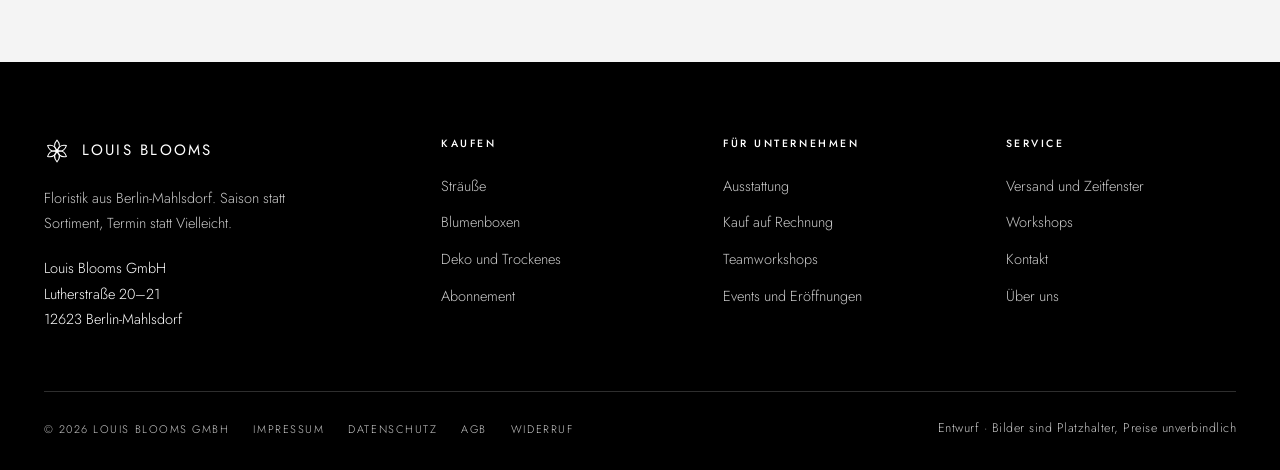
==== commit 3deea354: "Marke: Louis Blooms" ====
--- a/ueber-uns.html
+++ b/ueber-uns.html
@@ -3,7 +3,7 @@
 <head>
 <meta charset="utf-8">
 <meta name="viewport" content="width=device-width, initial-scale=1">
-<title>Über uns — BLOOMOPTICA, Floristik aus Berlin-Mahlsdorf</title>
+<title>Über uns — LOUIS BLOOMS, Floristik aus Berlin-Mahlsdorf</title>
 <meta name="description" content="Stefanie Haase, ausgebildete Floristin, gelernt bei Blumen-Koch und Marsano. Seit 2026 unter eigenem Namen. Werkstatt in Berlin-Mahlsdorf, Zustellung im gesamten Stadtgebiet.">
 <meta name="theme-color" content="#000000">
 
@@ -19,8 +19,8 @@
 
 <a class="skip" href="#main">Zum Inhalt springen</a>
 
-<!-- Logo: Rosette aus sechs Blaettern — Bluete und Objektivblende zugleich.
-     Mit dem Namen Bloomoptica traegt die Doppeldeutung wieder: bloom + optica. -->
+<!-- Logo: Rosette aus sechs Blaettern, radialsymmetrisch — eine Bluete.
+     Die frueher mitgedachte Objektivblende entfaellt mit dem Namen Louis Blooms. -->
 <svg width="0" height="0" style="position:absolute" aria-hidden="true" focusable="false">
   <symbol id="mark" viewBox="0 0 48 48">
     <g fill="none" stroke="currentColor" stroke-width="1.9" stroke-linejoin="round">
@@ -43,9 +43,9 @@
 
 <header class="nav">
   <div class="nav-inner">
-    <a class="logo" href="index.html" aria-label="Bloomoptica, zur Startseite">
+    <a class="logo" href="index.html" aria-label="Louis Blooms, zur Startseite">
       <svg aria-hidden="true"><use href="#mark"></use></svg>
-      <span class="word">Bloomoptica</span>
+      <span class="word">Louis Blooms</span>
     </a>
     <nav class="nav-links" aria-label="Hauptnavigation">
       <a href="index.html#sortiment">Sortiment</a>
@@ -169,7 +169,7 @@
       <blockquote class="quote" data-reveal>
         <p>„Ich habe dort gelernt, wo Termine keine Empfehlung sind, sondern Bedingung.
           Das ist geblieben."</p>
-        <footer>Stefanie Haase · Geschäftsführerin, Bloomoptica GmbH · Berlin</footer>
+        <footer>Stefanie Haase · Geschäftsführerin, Louis Blooms GmbH · Berlin</footer>
       </blockquote>
 
       <div class="duo">
@@ -192,7 +192,7 @@
         <div data-reveal>
           <h3>Werkstatt und Zustellung</h3>
           <address class="ort">
-            <b>Bloomoptica GmbH</b><br>
+            <b>Louis Blooms GmbH</b><br>
             Lutherstraße 20–21<br>
             12623 Berlin-Mahlsdorf
             <p>Abholung nach Absprache. Zustellung im gesamten Stadtgebiet — persönlich
@@ -225,13 +225,13 @@
   <div class="wrap">
     <div class="f-top">
       <div>
-        <a class="logo" href="index.html" aria-label="Bloomoptica, zur Startseite">
+        <a class="logo" href="index.html" aria-label="Louis Blooms, zur Startseite">
           <svg aria-hidden="true"><use href="#mark"></use></svg>
-          <span class="word">Bloomoptica</span>
+          <span class="word">Louis Blooms</span>
         </a>
         <p>Floristik aus Berlin-Mahlsdorf. Saison statt Sortiment, Termin statt Vielleicht.</p>
         <address>
-          Bloomoptica GmbH<br>
+          Louis Blooms GmbH<br>
           Lutherstraße 20–21<br>
           12623 Berlin-Mahlsdorf
         </address>
@@ -263,7 +263,7 @@
     </div>
 
     <div class="f-bot">
-      <span>© 2026 Bloomoptica GmbH</span>
+      <span>© 2026 Louis Blooms GmbH</span>
       <a href="#">Impressum</a>
       <a href="#">Datenschutz</a>
       <a href="#">AGB</a>
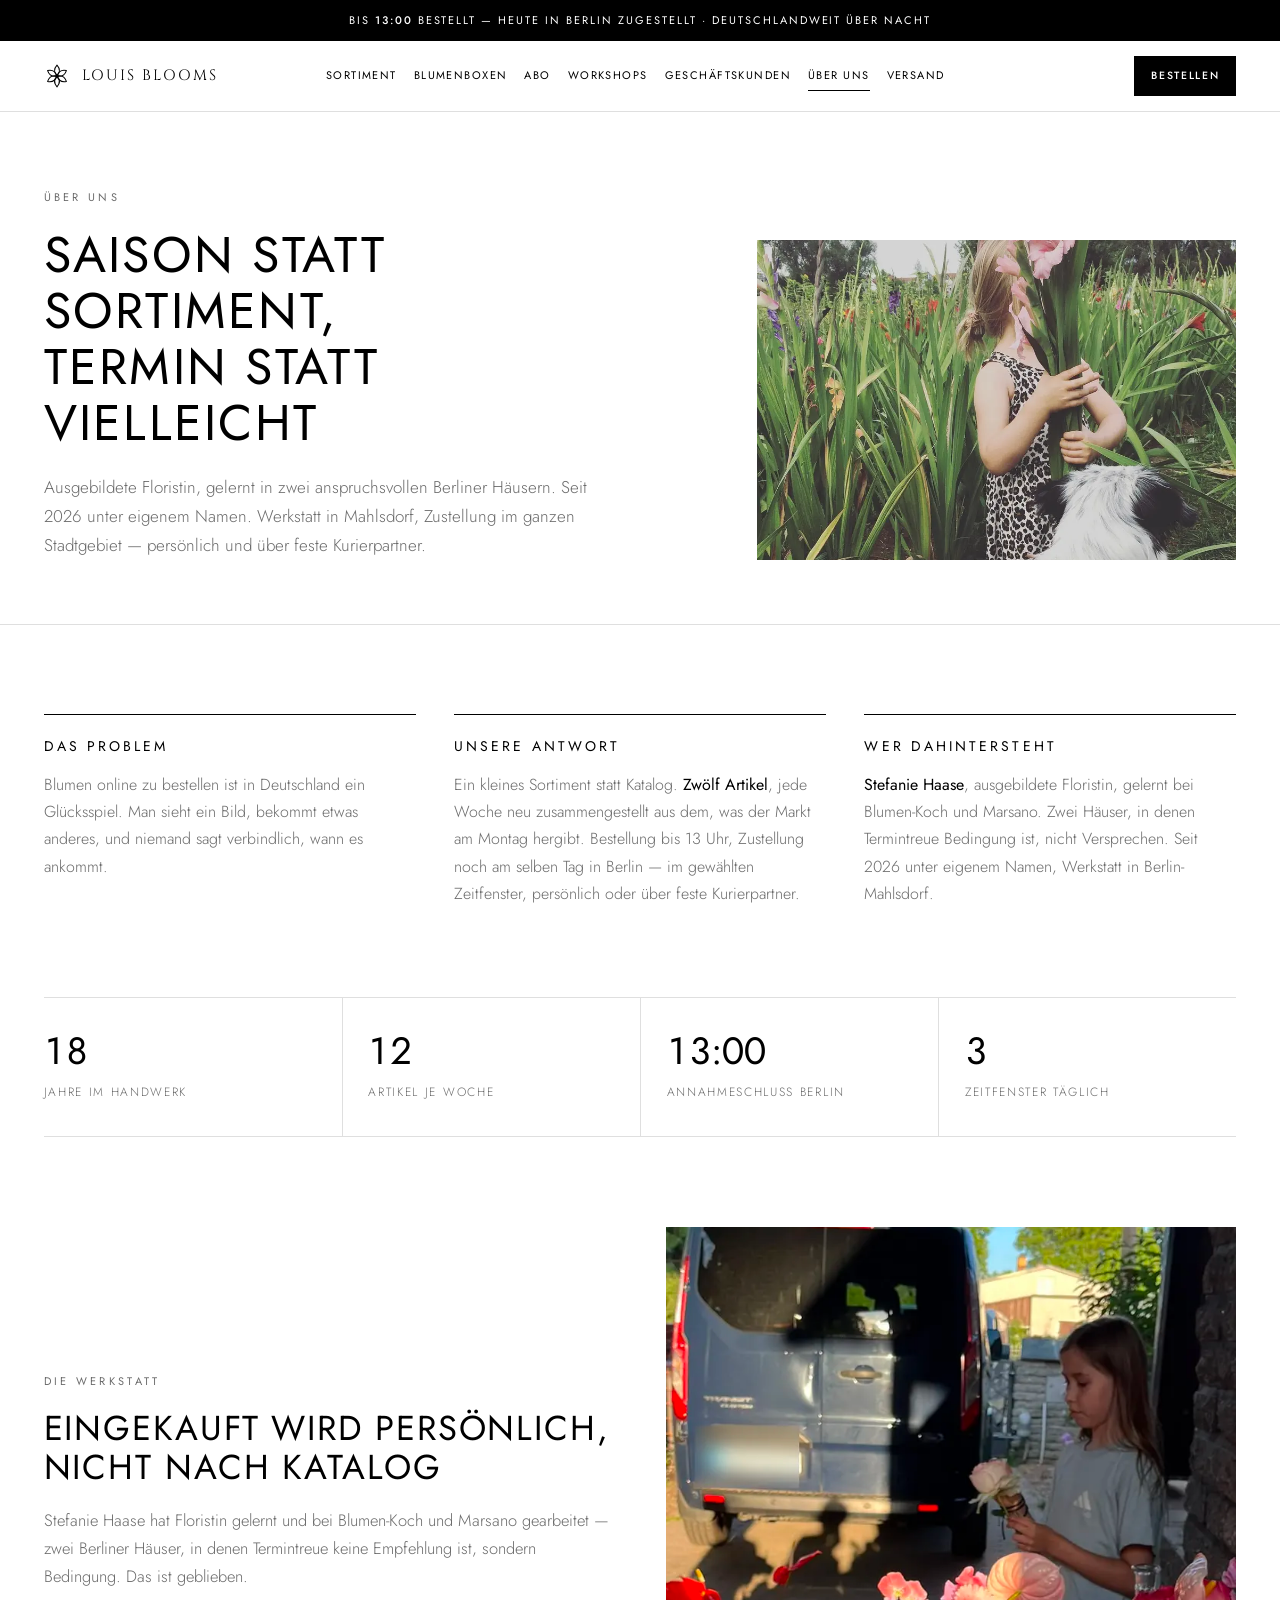
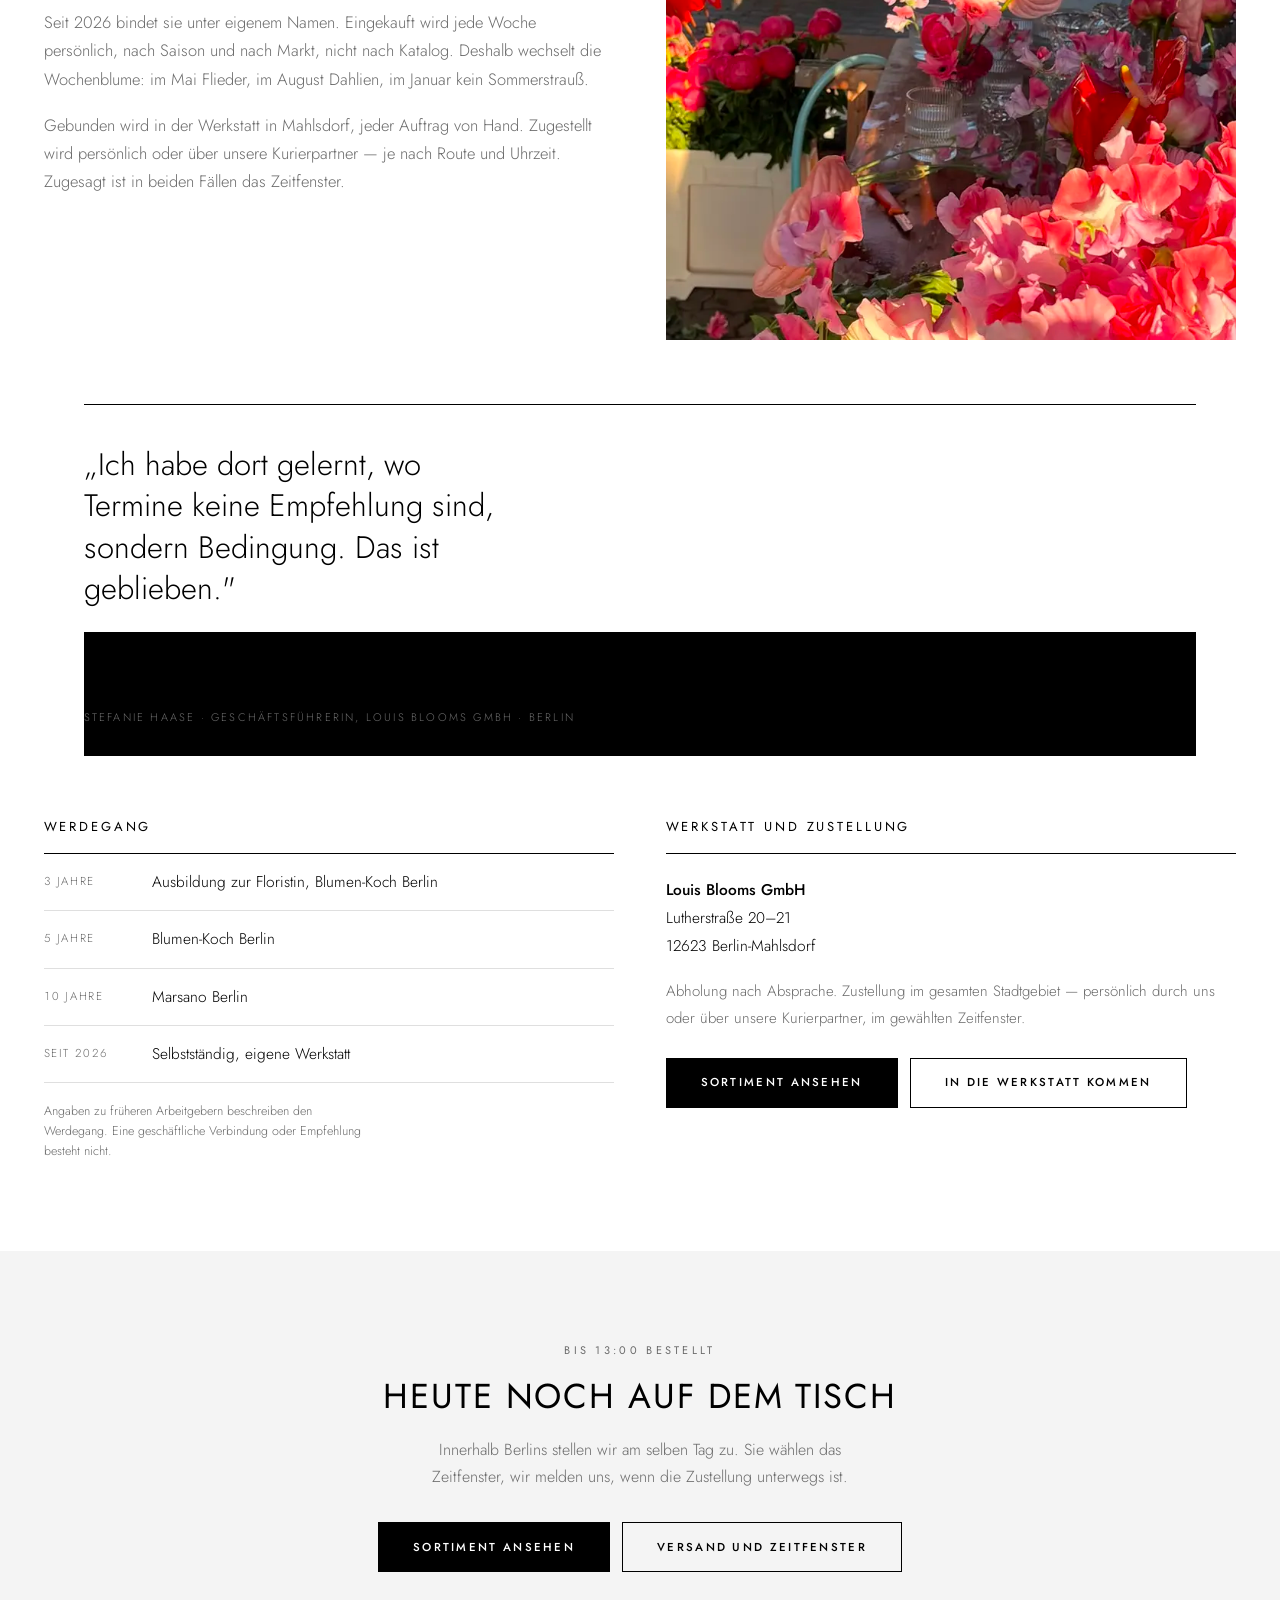
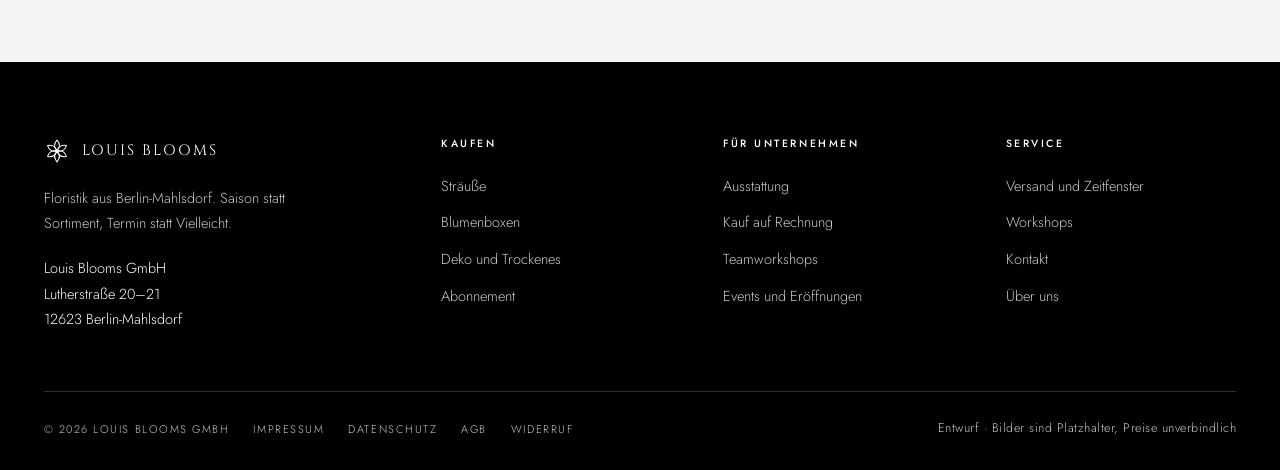
==== commit efe4e9be: "Wortmarke in Cinzel, nach dem Ladenschild" ====
--- a/ueber-uns.html
+++ b/ueber-uns.html
@@ -9,6 +9,7 @@
 
 <!-- Schrift selbst gehostet, kein Google-CDN (DSGVO). -->
 <link rel="preload" as="font" type="font/woff2" href="fonts/jost-latin.woff2" crossorigin>
+<link rel="preload" as="font" type="font/woff2" href="fonts/cinzel-latin.woff2" crossorigin>
 <link rel="stylesheet" href="fonts/fonts.css">
 <link rel="preload" as="image" href="bilder/ueber-uns.webp">
 
--- a/fonts/fonts.css
+++ b/fonts/fonts.css
@@ -11,3 +11,12 @@
   src:url('jost-latin.woff2') format('woff2');
   unicode-range:U+0000-00FF, U+0131, U+0152-0153, U+02BB-02BC, U+02C6, U+02DA, U+02DC, U+0304, U+0308, U+0329, U+2000-206F, U+20AC, U+2122, U+2191, U+2193, U+2212, U+2215, U+FEFF, U+FFFD;
 }
+
+/* Wortmarke: Cinzel, nach roemischen Inschriften geschnitten —
+   nimmt die Buchstabenformen des Ladenschilds auf. Nur fuer den Schriftzug,
+   Navigation und Fliesstext bleiben bei Jost. */
+@font-face{
+  font-family:'Cinzel'; font-style:normal; font-weight:400; font-display:swap;
+  src:url('cinzel-latin.woff2') format('woff2');
+  unicode-range:U+0000-00FF, U+0131, U+0152-0153, U+02BB-02BC, U+02C6, U+02DA, U+02DC, U+0304, U+0308, U+0329, U+2000-206F, U+20AC, U+2122, U+2191, U+2193, U+2212, U+2215, U+FEFF, U+FFFD;
+}
--- a/stil.css
+++ b/stil.css
@@ -120,7 +120,8 @@
 .logo{display:flex; align-items:center; gap:10px; flex:none}
 .logo svg{width:26px; height:26px; color:var(--ink)}
 .logo .word{
-  font-size:17px; font-weight:400; letter-spacing:.2em; text-transform:uppercase;
+  font-family:'Cinzel','Times New Roman',serif;
+  font-size:17px; font-weight:400; letter-spacing:.18em; text-transform:uppercase;
   color:var(--ink); line-height:1; padding-left:2px; white-space:nowrap;
 }
 
@@ -356,7 +357,7 @@
    ============================================================ */
 /* Zweiwortmarke braucht Platz — Reiter enger stellen, bevor sie umbrechen */
 @media (max-width:1280px){
-  .logo .word{font-size:15px; letter-spacing:.15em}
+  .logo .word{font-size:15px; letter-spacing:.13em}
   .nav-links{gap:17px}
   .nav-links a{font-size:11px; letter-spacing:.13em}
   .nav-right .btn{padding:0 16px; font-size:10.5px; letter-spacing:.16em}
